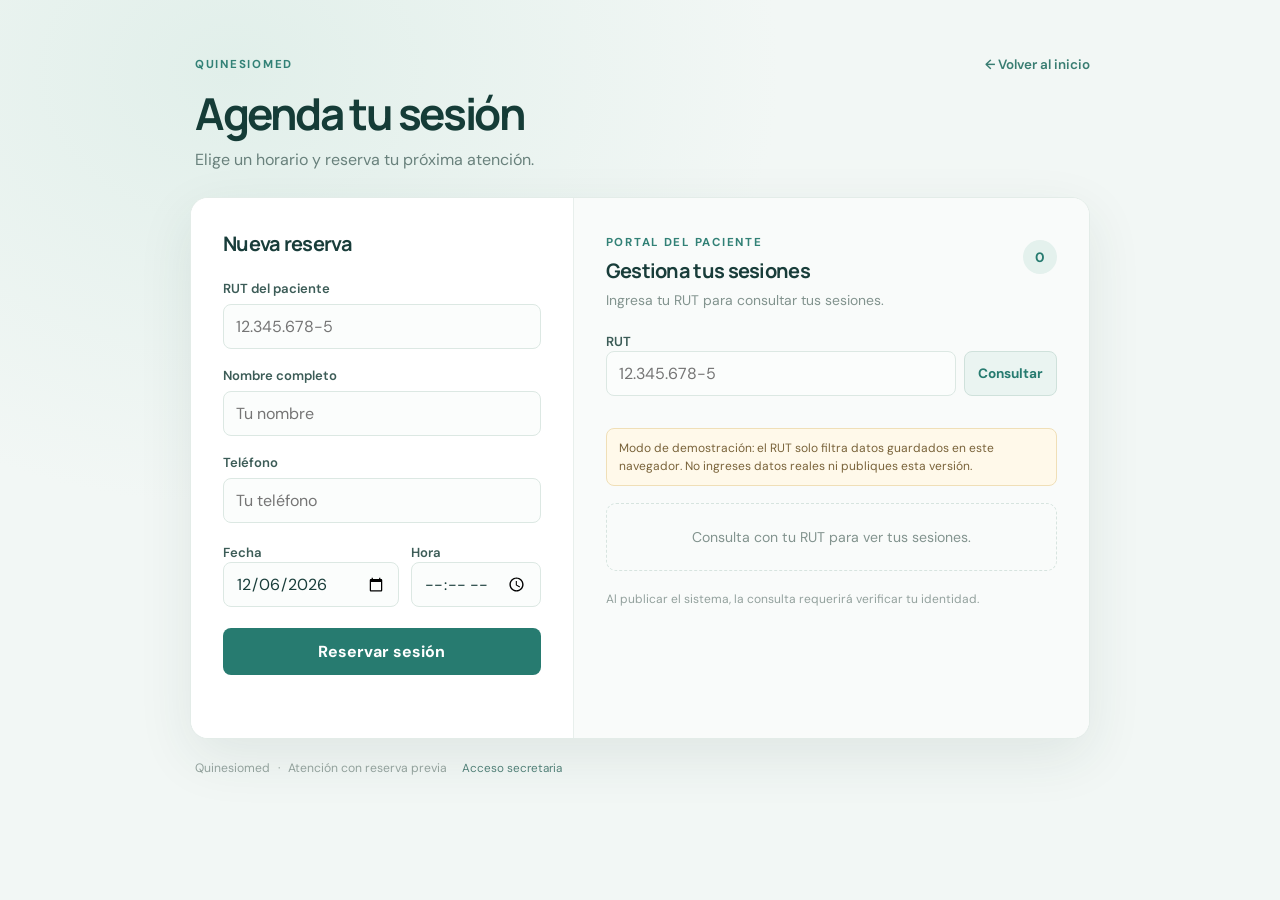
==== agenda.html @ bdcf465f "Add files via upload" ====
<!DOCTYPE html>
<html lang="es">
<head>
    <meta charset="UTF-8">
    <meta name="viewport" content="width=device-width, initial-scale=1.0">
    <meta name="theme-color" content="#f4f8f7">
    <title>Agendar una sesión | Quinesiomed</title>
    <link rel="stylesheet" href="styles.css">
</head>
<body>
    <main class="contenedor">
        <header class="encabezado">
            <div class="encabezado-superior">
                <span class="marca">QUINESIOMED</span>
                <a class="volver-inicio" href="./index.Html">← Volver al inicio</a>
            </div>
            <h1>Agenda tu sesión</h1>
            <p>Elige un horario y reserva tu próxima atención.</p>
        </header>

        <section class="panel-agenda" aria-label="Agendar una sesión">
            <form id="formulario-reserva" class="formulario">
                <h2>Nueva reserva</h2>
                <label for="rut-reserva">RUT del paciente</label>
                <input id="rut-reserva" name="rut" type="text" inputmode="text" autocomplete="off" placeholder="12.345.678-5" required maxlength="12" aria-describedby="aviso-demo">

                <label for="nombre">Nombre completo</label>
                <input id="nombre" name="nombre" type="text" autocomplete="name" placeholder="Tu nombre" required maxlength="80">

                <label for="telefono">Teléfono</label>
                <input id="telefono" name="telefono" type="tel" autocomplete="tel" placeholder="Tu teléfono" required maxlength="30">

                <div class="campos-horario">
                    <div>
                        <label for="fecha">Fecha</label>
                        <input id="fecha" name="fecha" type="date" required>
                    </div>
                    <div>
                        <label for="hora">Hora</label>
                        <input id="hora" name="hora" type="time" required>
                    </div>
                </div>

                <button class="boton-reservar" type="submit">Reservar sesión</button>
                <p id="mensaje" class="mensaje" role="status" aria-live="polite"></p>
            </form>

            <section class="agenda" aria-labelledby="titulo-agenda">
                <div class="agenda-titulo">
                    <div>
                        <span class="sobretitulo">PORTAL DEL PACIENTE</span>
                        <h2 id="titulo-agenda">Gestiona tus sesiones</h2>
                    </div>
                    <span id="contador" class="contador">0</span>
                </div>
                <p class="ayuda-agenda">Ingresa tu RUT para consultar tus sesiones.</p>
                <form id="formulario-usuario" class="formulario-usuario">
                    <label for="rut-usuario">RUT</label>
                    <div class="busqueda-usuario">
                        <input id="rut-usuario" name="rut" type="text" inputmode="text" autocomplete="off" placeholder="12.345.678-5" required maxlength="12">
                        <button type="submit" id="boton-consultar">Consultar</button>
                    </div>
                    <div id="grupo-codigo" class="grupo-codigo" hidden>
                        <label for="codigo-verificacion">Código de verificación</label>
                        <input id="codigo-verificacion" name="codigo" type="text" inputmode="numeric" autocomplete="one-time-code" placeholder="Código enviado a tu contacto registrado" maxlength="8">
                    </div>
                </form>
                <p id="aviso-demo" class="aviso-demo">Modo de demostración: el RUT solo filtra datos guardados en este navegador. No ingreses datos reales ni publiques esta versión.</p>
                <ul id="lista-reservas" class="lista-reservas"></ul>
                <p id="estado-vacio" class="estado-vacio">Consulta con tu RUT para ver tus sesiones.</p>
                <p class="nota-privacidad">Al publicar el sistema, la consulta requerirá verificar tu identidad.</p>
            </section>
        </section>
        <footer>Quinesiomed <span aria-hidden="true">·</span> Atención con reserva previa <a class="acceso-secretaria" href="./secretaria.html">Acceso secretaria</a></footer>
    </main>
    <script src="app.js"></script>
</body>
</html>
---- styles.css ----
@import url('https://fonts.googleapis.com/css2?family=DM+Sans:wght@400;500;600;700&family=Manrope:wght@500;600;700;800&display=swap');

:root {
    font-family: 'DM Sans', Arial, sans-serif;
    color: #193d3a;
    background: #f2f7f5;
    font-synthesis: none;
    text-rendering: optimizeLegibility;
}

.logo-inicio img {
    width: 52px;
    height: 52px;
    object-fit: contain;
    flex: 0 0 52px;
}

* { box-sizing: border-box; }

body {
    min-width: 320px;
    min-height: 100vh;
    margin: 0;
    padding: 56px 22px 28px;
    background: radial-gradient(ellipse at 18% 8%, #e1efea 0, transparent 37%), #f2f7f5;
}

.contenedor { width: min(900px, 100%); margin: 0 auto; }
.encabezado { margin: 0 0 27px 5px; }
.encabezado-superior { display: flex; align-items: center; justify-content: space-between; gap: 16px; }
.volver-inicio { color: #397d72; font-size: .84rem; font-weight: 600; text-decoration: none; }
.volver-inicio:hover { color: #205e55; text-decoration: underline; }
.volver-inicio:focus-visible { border-radius: 3px; outline: 3px solid #9bc9bf; outline-offset: 4px; }
.marca, .sobretitulo { color: #328176; font-size: .72rem; font-weight: 700; letter-spacing: .15em; }
h1, h2, p { margin-top: 0; }
h1, h2 { font-family: 'Manrope', 'DM Sans', sans-serif; }
h1 { margin: 10px 0 6px; color: #153c37; font-size: clamp(2rem, 5vw, 2.75rem); letter-spacing: -.055em; }
.encabezado p { margin: 0; color: #69817c; font-size: 1rem; }

.panel-agenda {
    display: grid;
    grid-template-columns: minmax(270px, .85fr) minmax(330px, 1.15fr);
    overflow: hidden;
    border: 1px solid #e3ece8;
    border-radius: 18px;
    background: #fff;
    box-shadow: 0 18px 55px rgba(28, 67, 59, .09);
}

.formulario { display: flex; flex-direction: column; padding: 32px; background: #fff; }
.formulario h2, .agenda h2 { margin-bottom: 23px; font-size: 1.25rem; letter-spacing: -.035em; }
label { margin: 0 0 7px; color: #3c5c57; font-size: .82rem; font-weight: 600; }
input {
    width: 100%;
    min-height: 45px;
    margin: 0 0 18px;
    padding: 10px 12px;
    border: 1px solid #dce8e3;
    border-radius: 8px;
    outline: none;
    background: #fbfdfc;
    color: #193d3a;
    font: inherit;
    transition: border-color .15s, box-shadow .15s;
}
input:focus { border-color: #4a9b8d; box-shadow: 0 0 0 3px rgba(74, 155, 141, .14); }
.campos-horario { display: grid; grid-template-columns: 1.15fr .85fr; gap: 12px; }
.boton-reservar {
    min-height: 47px;
    margin-top: 3px;
    border: 0;
    border-radius: 8px;
    background: #277b70;
    color: #fff;
    font: inherit;
    font-weight: 700;
    cursor: pointer;
    transition: background .15s, transform .15s;
}
.boton-reservar:hover { transform: translateY(-1px); background: #1e665d; }
.boton-reservar:disabled { transform: none; opacity: .65; cursor: wait; }
.boton-reservar:focus-visible { outline: 3px solid #8bc6bc; outline-offset: 3px; }
.mensaje { min-height: 20px; margin: 11px 0 0; color: #a44a39; font-size: .83rem; }
.mensaje.exito { color: #277b70; }

.agenda { min-height: 440px; padding: 32px; border-left: 1px solid #e8efec; background: #f9fbfa; }
.agenda-titulo { display: flex; align-items: center; justify-content: space-between; gap: 16px; }
.agenda-titulo h2 { margin: 6px 0 0; }
.contador { display: grid; width: 34px; height: 34px; place-items: center; border-radius: 50%; background: #e4f1ed; color: #277b70; font-size: .85rem; font-weight: 700; }
.ayuda-agenda { margin: 7px 0 21px; color: #82938e; font-size: .87rem; }
.formulario-usuario { margin: 0 0 14px; }
.busqueda-usuario { display: flex; align-items: flex-start; gap: 8px; }
.busqueda-usuario input { min-width: 0; flex: 1; }
.busqueda-usuario button { min-height: 45px; padding: 0 13px; border: 1px solid #cfe1db; border-radius: 8px; background: #eaf4f1; color: #277b70; font: inherit; font-size: .85rem; font-weight: 700; cursor: pointer; }
.busqueda-usuario button:hover { background: #dceee8; }
.busqueda-usuario button:disabled { opacity: .65; cursor: wait; }
.grupo-codigo[hidden] { display: none; }
.aviso-demo { margin: 2px 0 17px; padding: 10px 12px; border: 1px solid #f0dfb7; border-radius: 8px; background: #fff9ea; color: #79633a; font-size: .75rem; line-height: 1.5; }
.lista-reservas { display: grid; gap: 10px; margin: 0; padding: 0; list-style: none; }
.reserva { display: flex; align-items: center; gap: 13px; padding: 14px; border: 1px solid #e4ece8; border-radius: 10px; background: white; }
.fecha-reserva { display: grid; flex: 0 0 50px; min-height: 52px; align-content: center; justify-items: center; border-radius: 8px; background: #eaf4f1; color: #277b70; }
.fecha-reserva strong { font-family: 'Manrope', sans-serif; font-size: 1.15rem; line-height: 1.1; }
.fecha-reserva span { margin-top: 3px; font-size: .61rem; font-weight: 700; letter-spacing: .06em; text-transform: uppercase; }
.detalle-reserva { min-width: 0; flex: 1; }
.detalle-reserva strong { display: block; overflow: hidden; color: #254743; font-size: .9rem; text-overflow: ellipsis; white-space: nowrap; }
.detalle-reserva span { display: block; margin-top: 4px; color: #798c87; font-size: .79rem; }
.quitar-reserva { align-self: center; padding: 7px; border: 0; background: transparent; color: #91a09c; font: inherit; font-size: .76rem; cursor: pointer; }
.quitar-reserva:hover { color: #a44a39; }
.estado-vacio { margin: 0; padding: 24px 12px; border: 1px dashed #d7e4df; border-radius: 10px; color: #82938e; font-size: .88rem; text-align: center; }
.nota-privacidad { margin: 20px 0 0; color: #93a19d; font-size: .75rem; }
footer { margin: 21px 0 0 5px; color: #92a19c; font-size: .76rem; }
footer span { padding: 0 5px; }

@media (max-width: 680px) {
    body { padding: 34px 16px 24px; }
    .panel-agenda { grid-template-columns: 1fr; }
    .formulario, .agenda { padding: 25px 22px; }
    .agenda { min-height: 0; border-top: 1px solid #e8efec; border-left: 0; }
}

/*
 * Página de entrada (index.Html).
 * Los nombres de clase de esta sección comienzan con "inicio" o describen una parte de la portada.
 * Para personalizarla, empieza por los colores de fondo/texto, anchos, espacios y tamaños de letra.
 * El resto de estilos de este archivo corresponde a la página de agenda.
 */
/* Contenedor global de la portada: 6.5% crea márgenes laterales amplios en pantallas grandes. */
body.inicio { min-height: 100vh; padding: 0 6.5%; background: #f5f8f6; color: #183b36; }
/* Barra superior con el logo a la izquierda y el menú a la derecha. min-height controla su altura. */
.barra-inicio { display: flex; min-height: 88px; align-items: center; justify-content: space-between; border-bottom: 1px solid #e4ece8; }
/* Marca de texto y pequeño símbolo; cambia aquí el tamaño, tipografía y color del logo. */
.logo-inicio { display: inline-flex; align-items: center; gap: 10px; color: #214a43; font-family: 'Manrope', sans-serif; font-size: 1rem; font-weight: 800; letter-spacing: -.04em; text-decoration: none; }
.logo-simbolo { display: grid; width: 29px; height: 29px; place-items: center; border-radius: 10px 10px 10px 3px; background: #277b70; color: white; font-size: 1.1rem; font-style: italic; }
/* Distribución y apariencia de los enlaces del menú. */
.nav-inicio { display: flex; align-items: center; gap: clamp(18px, 3.3vw, 46px); }
.nav-inicio a, .enlace-secundario { color: #58726c; font-size: .86rem; font-weight: 600; text-decoration: none; }
.nav-inicio a:hover, .enlace-secundario:hover { color: #277b70; }
.nav-inicio .nav-agenda { padding: 12px 17px; border: 1px solid #cddfd8; border-radius: 7px; color: #277b70; }
.nav-agenda span { margin-left: 8px; }
/* Primera franja: texto y llamada a reservar a la izquierda, ilustración a la derecha. */
.hero-inicio { position: relative; display: grid; min-height: 500px; grid-template-columns: 1fr .92fr; align-items: center; gap: 5%; overflow: hidden; padding: 56px 0 66px; }
.hero-texto { position: relative; z-index: 1; max-width: 530px; }
/* Etiqueta pequeña sobre el titular y punto verde decorativo. */
.etiqueta-inicio { display: inline-flex; align-items: center; gap: 9px; color: #528078; font-size: .68rem; font-weight: 700; letter-spacing: .15em; }
.punto-verde { width: 7px; height: 7px; border-radius: 50%; background: #6dad94; box-shadow: 0 0 0 4px #e4f0e9; }
/* Titular principal. clamp(min, adaptable, max) hace que crezca con la pantalla sin exceder el máximo. */
.hero-inicio h1 { margin: 23px 0 18px; color: #183b36; font-size: clamp(3.3rem, 6.8vw, 5.7rem); font-weight: 600; line-height: 1.01; letter-spacing: -.075em; }
.hero-inicio h1 em { color: #398b7d; font-style: normal; }
.hero-texto > p { max-width: 440px; margin: 0; color: #6e827d; font-size: 1rem; line-height: 1.8; }
/* Grupo de botones del titular y estilo del botón principal. */
.acciones-hero { display: flex; align-items: center; gap: 25px; margin-top: 29px; }
.boton-inicio { display: inline-flex; min-height: 49px; align-items: center; justify-content: center; gap: 18px; padding: 0 19px; border-radius: 7px; background: #277b70; color: white; font-size: .86rem; font-weight: 700; text-decoration: none; transition: background .15s, transform .15s; }
.boton-inicio:hover { transform: translateY(-1px); background: #1e665d; }
/* Ilustración abstracta dibujada con CSS: el fondo, el tamaño y la forma exterior están aquí. */
.hero-visual { position: relative; display: grid; width: min(100%, 440px); aspect-ratio: 1 / .91; place-items: center; justify-self: end; overflow: hidden; border-radius: 49% 51% 47% 53% / 48% 43% 57% 52%; background: linear-gradient(145deg, #dfede7, #c8e1d8 55%, #b7d5ca); }
/* Aros decorativos detrás de la figura; ::before y ::after agregan círculos sin añadir HTML. */
.hero-visual::before, .hero-visual::after { position: absolute; width: 75%; height: 75%; border: 1px solid rgba(255,255,255,.5); border-radius: 50%; content: ''; }
.hero-visual::after { width: 55%; height: 55%; }
/* Las dos elipses cruzadas forman los arcos de movimiento. */
.arco { position: absolute; width: 53%; height: 120%; border: 1px solid rgba(255,255,255,.47); border-radius: 50%; transform: rotate(35deg); }
.arco-dos { transform: rotate(-35deg); }
/* Figura central construida con formas y pseudo-elementos; cambia estos colores para variar el dibujo. */
.figura-central { position: relative; z-index: 1; width: 120px; height: 220px; border-radius: 48% 48% 42% 42%; background: linear-gradient(140deg, #70a995, #438a79 65%, #367765); transform: rotate(22deg); box-shadow: 28px 22px 0 -10px rgba(52,115,96,.18); }
.figura-central::before { position: absolute; top: -49px; left: 39px; width: 53px; height: 53px; border-radius: 50%; background: #548f7d; content: ''; }
.figura-central::after { position: absolute; right: -44px; bottom: 8px; width: 135px; height: 32px; border-radius: 50%; background: #438473; content: ''; transform: rotate(-34deg); }
.figura-central span { position: absolute; top: 20px; left: -47px; width: 128px; height: 31px; border-radius: 50%; background: #78ac98; transform: rotate(-45deg); }
/* Pequeña tarjeta superpuesta sobre la ilustración; right y bottom cambian su ubicación. */
.tarjeta-flotante { position: absolute; z-index: 2; right: 3%; bottom: 15%; display: flex; align-items: center; gap: 11px; padding: 13px 16px; border: 1px solid rgba(255,255,255,.72); border-radius: 11px; background: rgba(255,255,255,.85); color: #365e55; font-size: .77rem; font-weight: 700; line-height: 1.45; box-shadow: 0 12px 30px rgba(31,76,62,.1); backdrop-filter: blur(8px); }
.mini-icono { display: grid; width: 33px; height: 33px; place-items: center; border-radius: 50%; background: #e5f0eb; color: #448c7e; font-size: 1.15rem; }
.visual-texto { position: absolute; bottom: 7%; color: #598c7e; font-size: .55rem; font-weight: 700; letter-spacing: .16em; }
.hero-decoracion { position: absolute; top: 10%; right: 36%; color: #b5d6c9; font-size: 2rem; }
/* Franja de presentación del centro: título, párrafo y enlace redondo. */
.bloque-centro { display: grid; grid-template-columns: .95fr 1.2fr 48px; align-items: center; gap: 6%; padding: 39px 0 43px; border-top: 1px solid #e1eae5; border-bottom: 1px solid #e1eae5; }
.bloque-centro h2, .seccion-futuro h2, .cierre-inicio h2 { margin: 10px 0 0; color: #21453e; font-family: 'Manrope', sans-serif; font-size: clamp(1.55rem, 3vw, 2.15rem); line-height: 1.2; letter-spacing: -.055em; }
.bloque-centro > p { max-width: 460px; margin: 0; color: #6e827d; font-size: .9rem; line-height: 1.8; }
.flecha-redonda { display: grid; width: 43px; height: 43px; place-items: center; border: 1px solid #c9dbd3; border-radius: 50%; color: #398b7d; font-size: 1.1rem; text-decoration: none; }
/* Sección que luego puede contener perfiles y terapias reales. */
.seccion-futuro { padding: 65px 0 69px; }
.seccion-cabecera { display: flex; align-items: end; justify-content: space-between; margin-bottom: 23px; }
.proximamente { padding: 8px 11px; border-radius: 5px; background: #e8f1ed; color: #668078; font-size: .61rem; font-weight: 700; letter-spacing: .12em; }
/* Dos tarjetas lado a lado en escritorio; el segundo diseño adaptable las apila en móvil. */
.tarjetas-futuro { display: grid; grid-template-columns: repeat(2, 1fr); gap: 15px; }
.tarjeta-futuro { display: grid; min-height: 145px; grid-template-columns: 47px 1fr 25px; align-items: start; gap: 17px; padding: 24px; border: 1px solid #e2ebe6; border-radius: 11px; background: #fff; }
.icono-futuro { display: grid; width: 43px; height: 43px; place-items: center; border-radius: 12px; background: #eaf3ef; color: #478b7c; font-size: 1.5rem; }
.icono-terapia { background: #f1eee5; color: #998655; }
.tarjeta-futuro h3 { margin: 2px 0 8px; color: #34574f; font-family: 'Manrope', sans-serif; font-size: 1rem; letter-spacing: -.025em; }
.tarjeta-futuro p { max-width: 330px; margin: 0; color: #83938e; font-size: .81rem; line-height: 1.65; }
.numero-tarjeta { justify-self: end; color: #a4b4ae; font-size: .7rem; }
/* Llamada final a reservar y pie de página. */
.cierre-inicio { display: flex; align-items: center; justify-content: space-between; gap: 20px; padding: 28px 34px; border-radius: 12px; background: #e6f0eb; }
.cierre-inicio h2 { font-size: clamp(1.4rem, 3vw, 1.9rem); }
.boton-claro { background: #fff; color: #277b70; }
.boton-claro:hover { background: #f8fcfa; }
.pie-inicio { display: flex; min-height: 87px; align-items: center; justify-content: space-between; gap: 20px; color: #91a19b; font-size: .74rem; }

/* Adaptación para pantallas medianas y móviles: el hero pasa a una columna y las tarjetas se apilan. */
@media (max-width: 760px) {
    body.inicio { padding: 0 5%; }
    .barra-inicio { min-height: 73px; }
    .nav-inicio { gap: 15px; }
    .nav-inicio > a:not(.nav-agenda) { display: none; }
    .hero-inicio { min-height: 0; grid-template-columns: 1fr; gap: 34px; padding: 56px 0 45px; }
    .hero-visual { width: min(82%, 370px); justify-self: center; }
    .hero-decoracion { top: 5%; right: 15%; }
    .bloque-centro { grid-template-columns: 1fr 42px; gap: 15px 25px; }
    .bloque-centro > p { grid-column: 1; grid-row: 2; }
    .flecha-redonda { grid-column: 2; grid-row: 1 / span 2; }
    .seccion-futuro { padding: 48px 0; }
    .tarjetas-futuro { grid-template-columns: 1fr; }
}

/* Ajustes más compactos para teléfonos pequeños. */
@media (max-width: 480px) {
    .logo-inicio { font-size: .93rem; }
    .nav-inicio .nav-agenda { padding: 10px 11px; font-size: .76rem; }
    .hero-inicio h1 { font-size: 3.3rem; }
    .acciones-hero { align-items: flex-start; flex-direction: column; gap: 16px; }
    .tarjeta-futuro { grid-template-columns: 39px 1fr 19px; gap: 11px; padding: 18px 15px; }
    .icono-futuro { width: 38px; height: 38px; }
    .cierre-inicio { align-items: flex-start; flex-direction: column; padding: 24px; }
    .pie-inicio { align-items: flex-start; flex-direction: column; justify-content: center; gap: 9px; padding: 18px 0; }
}

/* Panel de secretaria: acceso, filtros, resumen de citas y acciones de recordatorio. */
.cuerpo-secretaria { min-height: 100vh; padding: 28px 22px 44px; background: radial-gradient(ellipse at 18% 8%, #e1efea 0, transparent 37%), #f2f7f5; }
.panel-secretaria { width: min(1040px, 100%); margin: 0 auto; }
.cabecera-secretaria { display: flex; min-height: 58px; align-items: center; justify-content: space-between; gap: 20px; margin-bottom: 48px; }
.tarjeta-acceso { width: min(460px, 100%); margin: 7vh auto 0; padding: clamp(25px, 6vw, 42px); border: 1px solid #e3ece8; border-radius: 18px; background: #fff; box-shadow: 0 18px 55px rgba(28,67,59,.09); }
.tarjeta-acceso h1, .encabezado-panel h1 { margin: 9px 0 10px; color: #153c37; font-family: 'Manrope', sans-serif; font-size: clamp(1.8rem, 5vw, 2.5rem); letter-spacing: -.055em; }
.tarjeta-acceso > p:not(.aviso-panel-demo) { color: #71847f; font-size: .92rem; line-height: 1.65; }
.formulario-secretaria { display: flex; flex-direction: column; margin-top: 26px; }
.formulario-secretaria input { margin-bottom: 18px; }
.formulario-secretaria .boton-inicio { align-self: flex-start; border: 0; cursor: pointer; font-family: inherit; }
.mensaje-panel { min-height: 20px; margin: 12px 0 0; color: #a44a39; font-size: .84rem; }
.aviso-panel-demo { margin: 23px 0 0; padding: 12px 14px; border: 1px solid #f0dfb7; border-radius: 8px; background: #fff9ea; color: #79633a; font-size: .75rem; line-height: 1.55; }
.vista-agenda-secretaria { padding: 0 0 25px; }
.encabezado-panel { display: flex; align-items: flex-start; justify-content: space-between; gap: 20px; margin-bottom: 25px; }
.encabezado-panel p { margin: 0; color: #71847f; font-size: .93rem; }
.boton-salir { min-height: 42px; padding: 0 15px; border: 1px solid #cddfd8; border-radius: 8px; background: #fff; color: #397d72; font: inherit; font-size: .83rem; font-weight: 700; cursor: pointer; }
.boton-salir:hover { background: #eaf4f1; }
.resumen-sesiones { display: grid; grid-template-columns: repeat(3, 1fr); gap: 14px; margin-bottom: 20px; }
.resumen-sesiones article { display: flex; min-height: 91px; align-items: center; justify-content: space-between; gap: 12px; padding: 18px 21px; border: 1px solid #e3ece8; border-radius: 11px; background: #fff; }
.resumen-sesiones article span { color: #71847f; font-size: .85rem; }
.resumen-sesiones article strong { color: #277b70; font-family: 'Manrope', sans-serif; font-size: 1.65rem; }
.controles-sesiones { display: grid; grid-template-columns: 1fr minmax(260px, .65fr); gap: 14px; margin-bottom: 16px; padding: 18px; border: 1px solid #e3ece8; border-radius: 11px; background: #fff; }
.busqueda-panel, .filtro-panel { display: flex; flex-direction: column; gap: 7px; color: #3c5c57; font-size: .78rem; font-weight: 700; }
.busqueda-panel input, .filtro-panel select { min-height: 43px; margin: 0; }
.filtro-panel select { padding: 8px 11px; border: 1px solid #dce8e3; border-radius: 8px; background: #fbfdfc; color: #193d3a; font: inherit; font-size: .83rem; }
.estado-panel { min-height: 20px; margin: 0 0 12px; color: #82938e; font-size: .82rem; }
.lista-sesiones-secretaria { display: grid; gap: 12px; margin: 0; padding: 0; list-style: none; }
.sesion-secretaria { display: grid; grid-template-columns: 58px minmax(0, 1fr) auto; align-items: center; gap: 16px; padding: 17px; border: 1px solid #e3ece8; border-radius: 11px; background: #fff; }
.fecha-panel { display: grid; min-height: 58px; align-content: center; justify-items: center; border-radius: 9px; background: #eaf4f1; color: #277b70; }
.fecha-panel strong { font-family: 'Manrope', sans-serif; font-size: 1.25rem; line-height: 1.1; }
.fecha-panel span { margin-top: 3px; font-size: .64rem; font-weight: 700; letter-spacing: .07em; text-transform: uppercase; }
.detalle-panel { min-width: 0; }
.detalle-panel strong { display: block; overflow-wrap: anywhere; color: #254743; font-size: .96rem; }
.detalle-panel span { display: block; margin-top: 5px; color: #798c87; font-size: .8rem; }
.acciones-panel { display: flex; flex-direction: column; align-items: stretch; gap: 7px; }
.boton-whatsapp, .boton-marca { display: inline-flex; min-height: 38px; align-items: center; justify-content: center; padding: 0 12px; border: 1px solid #cddfd8; border-radius: 7px; background: #fff; color: #397d72; font: inherit; font-size: .75rem; font-weight: 700; text-align: center; text-decoration: none; cursor: pointer; }
.boton-whatsapp { border-color: #277b70; background: #277b70; color: #fff; }
.boton-whatsapp:hover { background: #1e665d; }
.boton-marca:hover { background: #eaf4f1; }
.boton-marca.enviado { border-color: #cde5d7; background: #edf7f0; color: #427a57; }
.sin-sesiones { margin: 0; padding: 35px 15px; border: 1px dashed #d7e4df; border-radius: 10px; color: #82938e; font-size: .9rem; text-align: center; }
.pie-panel { display: flex; justify-content: space-between; gap: 16px; margin-top: 23px; color: #879791; font-size: .75rem; }
.pie-panel a, .acceso-secretaria { color: #528078; text-decoration: none; }
.pie-panel a:hover, .acceso-secretaria:hover { text-decoration: underline; }
.acceso-secretaria { margin-left: 12px; font-size: .73rem; }
[hidden] { display: none !important; }

@media (max-width: 700px) {
    .cuerpo-secretaria { padding: 22px 16px 34px; }
    .cabecera-secretaria { align-items: flex-start; flex-direction: column; gap: 12px; margin-bottom: 27px; }
    .encabezado-panel { flex-direction: column; }
    .boton-salir { align-self: flex-start; }
    .controles-sesiones { grid-template-columns: 1fr; }
    .sesion-secretaria { grid-template-columns: 48px minmax(0, 1fr); gap: 12px; }
    .acciones-panel { grid-column: 1 / -1; flex-direction: row; }
    .acciones-panel > * { flex: 1; }
    .resumen-sesiones { gap: 8px; }
    .resumen-sesiones article { min-height: 78px; flex-direction: column; align-items: flex-start; justify-content: center; padding: 12px; }
    .resumen-sesiones article span { font-size: .72rem; }
    .resumen-sesiones article strong { font-size: 1.35rem; }
    .pie-panel { flex-direction: column; }
}
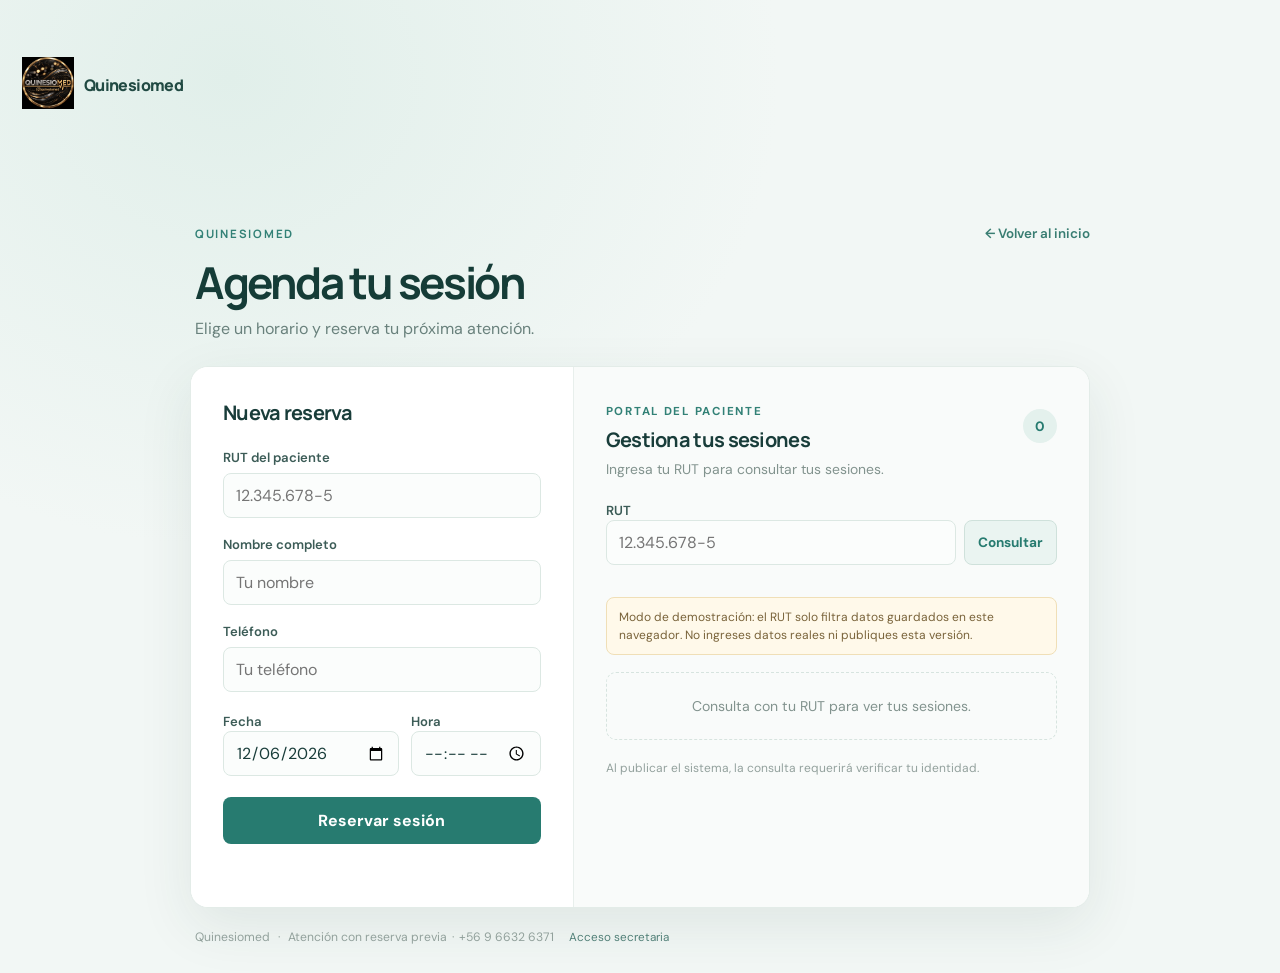
==== commit 314a9c1f: "Primera actualización del sitio" ====
--- a/agenda.html
+++ b/agenda.html
@@ -1,6 +1,12 @@
 <!DOCTYPE html>
 <html lang="es">
 <head>
+    <header class="cabecera-secretaria">
+            <a class="logo-inicio" href="./index.Html" aria-label="Volver a Quinesiomed">
+                <span class="logo-imagen" aria-hidden="true">
+                    <img class="imagen-logo" src="logo.jpg" alt="Logo de Quinesiomed">
+                </span><span>Quinesiomed</span>
+        </header>
     <meta charset="UTF-8">
     <meta name="viewport" content="width=device-width, initial-scale=1.0">
     <meta name="theme-color" content="#f4f8f7">
@@ -71,7 +77,7 @@
                 <p class="nota-privacidad">Al publicar el sistema, la consulta requerirá verificar tu identidad.</p>
             </section>
         </section>
-        <footer>Quinesiomed <span aria-hidden="true">·</span> Atención con reserva previa <a class="acceso-secretaria" href="./secretaria.html">Acceso secretaria</a></footer>
+        <footer>Quinesiomed <span aria-hidden="true">·</span> Atención con reserva previa<span aria-hidden="true">·</span>+56 9 6632 6371 <a class="acceso-secretaria" href="./secretaria.html">Acceso secretaria</a></footer>
     </main>
     <script src="app.js"></script>
 </body>
--- a/styles.css
+++ b/styles.css
@@ -202,12 +202,14 @@
     .hero-inicio { min-height: 0; grid-template-columns: 1fr; gap: 34px; padding: 56px 0 45px; }
     .hero-visual { width: min(82%, 370px); justify-self: center; }
     .hero-decoracion { top: 5%; right: 15%; }
-    .bloque-centro { grid-template-columns: 1fr 42px; gap: 15px 25px; }
+    .bloque-centro {grid-template-columns: minmax(0, 1fr);
+        gap: 16px;
+        padding: 30px 0;
+    } }
     .bloque-centro > p { grid-column: 1; grid-row: 2; }
-    .flecha-redonda { grid-column: 2; grid-row: 1 / span 2; }
     .seccion-futuro { padding: 48px 0; }
     .tarjetas-futuro { grid-template-columns: 1fr; }
-}
+
 
 /* Ajustes más compactos para teléfonos pequeños. */
 @media (max-width: 480px) {
@@ -283,3 +285,237 @@
     .resumen-sesiones article strong { font-size: 1.35rem; }
     .pie-panel { flex-direction: column; }
 }
+
+/* Imagen principal: el marco recorta solo la fotografía y deja la tarjeta libre por fuera. */
+.hero-inicio { overflow: visible; }
+.hero-imagen-contenedor {
+    position: relative;
+    width: min(100%, 440px);
+    aspect-ratio: 1 / .91;
+    justify-self: end;
+    overflow: visible;
+}
+.hero-imagen-contenedor .hero-visual {
+    position: absolute;
+    inset: 0;
+    width: 100%;
+    height: 100%;
+    aspect-ratio: auto;
+    justify-self: auto;
+    overflow: hidden;
+}
+.hero-imagen-contenedor .imagen-banner {
+    position: absolute;
+    inset: 0;
+    z-index: 1;
+    display: block;
+    width: 100%;
+    height: 100%;
+    object-fit: cover;
+    object-position: center 35%;
+}
+.hero-imagen-contenedor .tarjeta-flotante {
+    z-index: 3;
+    right: -16px;
+    bottom: 15%;
+}
+
+/* Foto de profesional: se muestra debajo de su nombre y descripción, sin desbordarse. */
+.tarjetas-profesionales { grid-template-columns: minmax(0, 1fr); }
+.tarjeta-profesional {
+    position: relative;
+    grid-template-columns: minmax(0, 1fr);
+    gap: 17px;
+    overflow: hidden;
+}
+.contenido-profesional { display: flex; align-items: flex-start; gap: 15px; padding-right: 44px; }
+.contenido-profesional > div { min-width: 0; }
+.imagen-tarjeta {
+    display: block;
+    width: 100%;
+    height: clamp(230px, 38vw, 390px);
+    grid-column: 1 / -1;
+    border-radius: 9px;
+    object-fit: cover;
+    object-position: center 30%;
+}
+.tarjeta-profesional .numero-tarjeta { position: absolute; top: 26px; right: 24px; }
+
+/* Carrusel de terapias: tarjetas en una fila que se desplaza horizontalmente con ratón o gesto táctil. */
+.tarjetas-terapia-scroll {
+    display: grid;
+    grid-auto-columns: minmax(260px, calc((100% - 30px) / 3));
+    grid-auto-flow: column;
+    gap: 15px;
+    overflow-x: auto;
+    overscroll-behavior-inline: contain;
+    padding: 2px 2px 14px;
+    scroll-snap-type: x mandatory;
+    scrollbar-color: #8cb9aa #e3ece8;
+    scrollbar-width: thin;
+}
+.tarjetas-terapia-scroll:focus-visible { border-radius: 10px; outline: 3px solid #9bc9bf; outline-offset: 3px; }
+.tarjeta-terapia {
+    display: flex;
+    min-height: 260px;
+    flex-direction: column;
+    align-items: flex-start;
+    padding: 24px;
+    border: 1px solid #e2ebe6;
+    border-radius: 13px;
+    background: #fff;
+    scroll-snap-align: start;
+}
+.numero-terapia { color: #528078; font-size: .65rem; font-weight: 700; letter-spacing: .13em; }
+.icono-terapia-card { display: grid; width: 45px; height: 45px; place-items: center; margin: 20px 0 17px; border-radius: 13px; background: #eaf3ef; color: #398b7d; font-size: 1.35rem; }
+.tarjeta-terapia h3 { margin: 0 0 9px; color: #34574f; font-family: 'Manrope', sans-serif; font-size: 1.08rem; letter-spacing: -.025em; }
+.tarjeta-terapia p { margin: 0; color: #83938e; font-size: .84rem; line-height: 1.7; }
+.ayuda-scroll { margin: 10px 0 0; color: #879791; font-size: .76rem; }
+
+@media (max-width: 760px) {
+    .hero-imagen-contenedor { width: min(82%, 370px); justify-self: center; }
+    .hero-imagen-contenedor .tarjeta-flotante { right: -8px; bottom: 12%; }
+    .tarjetas-terapia-scroll { grid-auto-columns: minmax(250px, 78%); }
+}
+
+@media (max-width: 480px) {
+    .tarjetas-terapia-scroll { grid-auto-columns: minmax(240px, 88%); gap: 11px; }
+    .tarjeta-terapia { min-height: 240px; padding: 20px; }
+}
+/* Mantiene la forma del espacio de la imagen y ordena sus capas. */
+.hero-visual {
+    position: relative;
+    isolation: isolate;
+    overflow: hidden;
+}
+
+/* La foto queda sobre los círculos decorativos. */
+.hero-visual::before,
+.hero-visual::after {
+    z-index: 0;
+}
+
+/* La foto ocupa el espacio del lado derecho. */
+.imagen-banner {
+    position: absolute;
+    inset: 0;
+    z-index: 1;
+    width: 100%;
+    height: 100%;
+    object-fit: cover;
+    object-position: center 35%;
+    border-radius: inherit;
+}
+
+/* La tarjeta y el texto quedan por encima de la foto. */
+.tarjeta-flotante,
+.visual-texto {
+    z-index: 2;
+}
+
+/* Sección que ayuda a elegir entre cliente y visitante nuevo. */
+.selector-audiencia {
+    padding: 20px 0 62px;
+}
+
+.selector-audiencia > h2 {
+    margin: 0 0 24px;
+    color: #183b36;
+    font-family: 'Manrope', sans-serif;
+    font-size: clamp(1.7rem, 3vw, 2.3rem);
+    text-align: center;
+}
+
+/* En pantallas grandes muestra las tarjetas una al lado de la otra. */
+.tarjetas-audiencia {
+    display: grid;
+    grid-template-columns: repeat(2, minmax(0, 1fr));
+    gap: 20px;
+}
+
+/* Estilo común de ambas tarjetas. */
+.tarjeta-audiencia {
+    display: flex;
+    min-height: 330px;
+    flex-direction: column;
+    align-items: center;
+    justify-content: center;
+    padding: 30px;
+    border: 2px solid #3bb4ce;
+    border-radius: 18px;
+    text-align: center;
+}
+
+.tarjeta-audiencia h3 {
+    margin: 8px 0;
+    font-family: 'Manrope', sans-serif;
+    font-size: clamp(1.2rem, 2vw, 1.7rem);
+}
+
+.tarjeta-audiencia p {
+    max-width: 390px;
+    margin: 0 0 22px;
+    line-height: 1.6;
+}
+
+.icono-audiencia {
+    margin-bottom: 10px;
+    color: #35b7d0;
+    font-size: 2.5rem;
+}
+
+/* La tarjeta para clientes usa el fondo oscuro de la referencia. */
+.tarjeta-cliente {
+    border-color: #12344d;
+    background: #12344d;
+    color: #fff;
+}
+
+/* La tarjeta para nuevos visitantes usa fondo claro y borde celeste. */
+.tarjeta-visitante {
+    background: #f8fbfc;
+    color: #193d3a;
+}
+
+/* Apariencia compartida de los botones. */
+.boton-audiencia {
+    display: block;
+    width: 100%;
+    max-width: 390px;
+    padding: 14px 18px;
+    border-radius: 30px;
+    color: #fff;
+    font-weight: 700;
+    text-align: center;
+    text-decoration: none;
+}
+
+.boton-cliente {
+    background: #d91ca6;
+}
+
+.boton-visitante {
+    background: #26abc6;
+}
+
+.boton-audiencia:hover {
+    filter: brightness(.94);
+}
+
+.enlace-audiencia {
+    margin-top: 15px;
+    color: inherit;
+    font-size: .88rem;
+}
+
+/* En celulares apila las opciones para que sean fáciles de tocar. */
+@media (max-width: 680px) {
+    .tarjetas-audiencia {
+        grid-template-columns: 1fr;
+    }
+
+    .tarjeta-audiencia {
+        min-height: 280px;
+        padding: 24px 18px;
+    }
+}
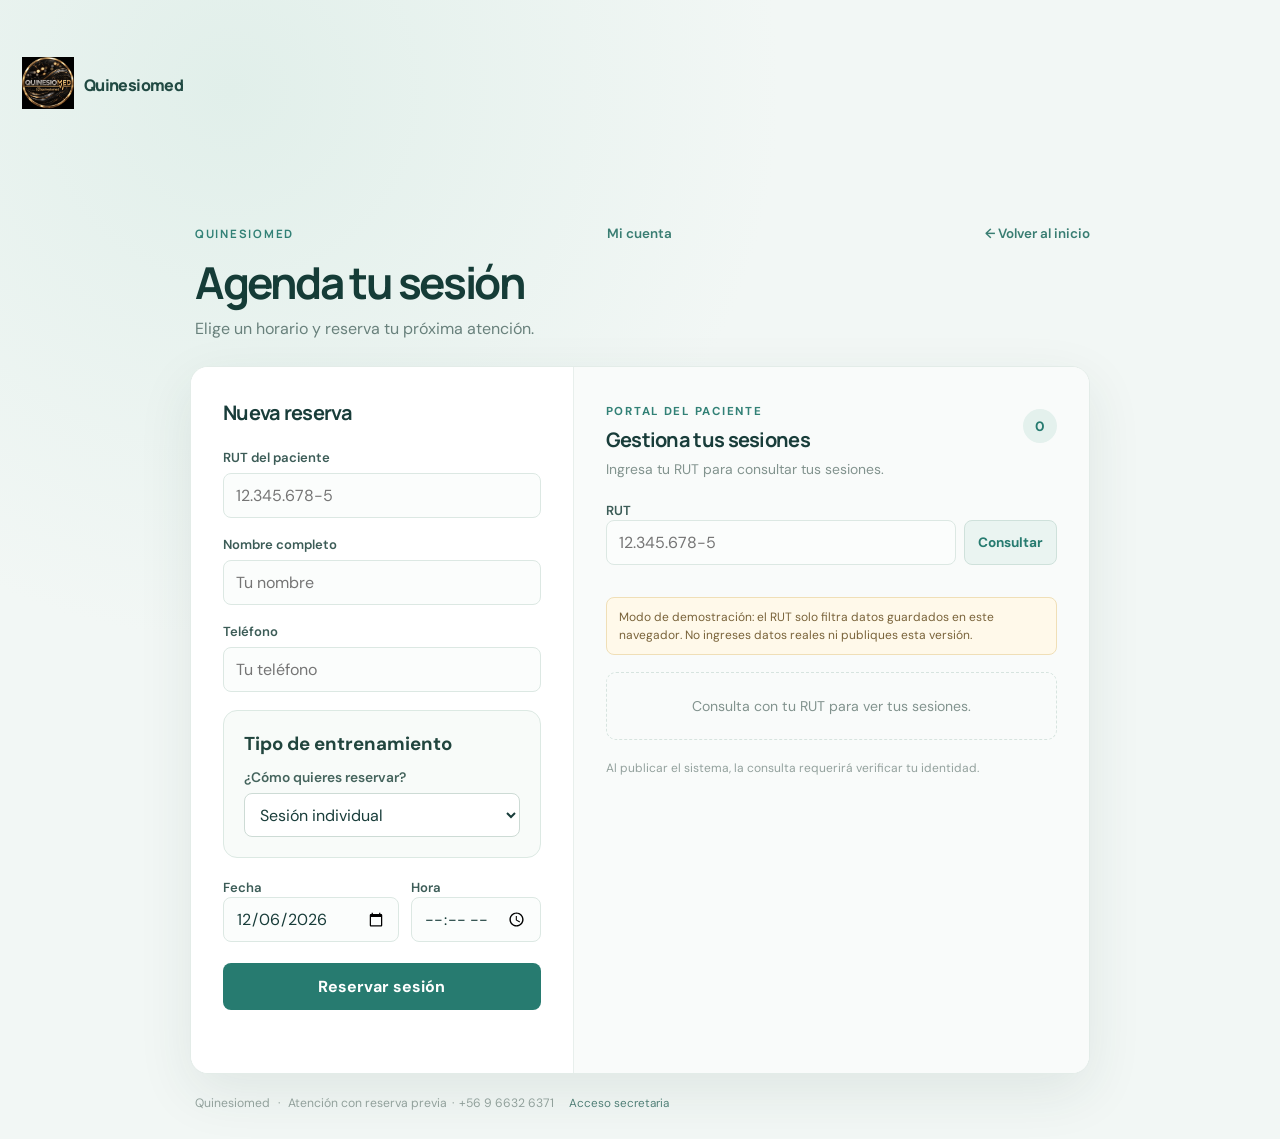
==== commit 9c521e2d: "Actualiza Del sitio n7" ====
--- a/agenda.html
+++ b/agenda.html
@@ -18,6 +18,7 @@
         <header class="encabezado">
             <div class="encabezado-superior">
                 <span class="marca">QUINESIOMED</span>
+                <a class="volver-inicio" href="./usuario.html">Mi cuenta</a>
                 <a class="volver-inicio" href="./index.Html">← Volver al inicio</a>
             </div>
             <h1>Agenda tu sesión</h1>
@@ -80,5 +81,6 @@
         <footer>Quinesiomed <span aria-hidden="true">·</span> Atención con reserva previa<span aria-hidden="true">·</span>+56 9 6632 6371 <a class="acceso-secretaria" href="./secretaria.html">Acceso secretaria</a></footer>
     </main>
     <script src="app.js"></script>
+    <script src="./grupo-horarios.js"></script>
 </body>
 </html>
--- a/styles.css
+++ b/styles.css
@@ -518,4 +518,44 @@
         min-height: 280px;
         padding: 24px 18px;
     }
-}+}
+/* En las tarjetas de terapias, las imágenes con precios se muestran completas. */
+.tarjeta-terapia .imagen-tarjeta {
+    width: 100%;
+    height: auto;
+    max-height: none;
+    object-fit: contain;
+    object-position: center;
+    margin-top: 14px;
+}
+
+.tarjeta-terapia {
+    height: auto;
+    min-height: 0;
+}
+/* Interfaz de configuración de planes y bloques de clases grupales. */
+.selector-clase-grupal, .gestion-horarios-grupales { padding: 20px; border: 1px solid #dce9e3; border-radius: 14px; background: #f8fbf9; }
+.selector-clase-grupal { margin: 0 0 18px; }
+.selector-clase-grupal h3, .gestion-horarios-grupales h2 { margin: 0 0 12px; color: #21453e; }
+.selector-clase-grupal label, .formulario-bloque-grupal label { display: grid; gap: 7px; color: #45645d; font-size: .86rem; font-weight: 600; }
+.selector-clase-grupal select, .formulario-bloque-grupal input, .formulario-bloque-grupal select { width: 100%; min-height: 44px; padding: 9px 11px; border: 1px solid #cddbd5; border-radius: 8px; background: #fff; color: #193d3a; font: inherit; }
+#opciones-grupales { display: grid; gap: 10px; margin-top: 14px; }
+.ayuda-grupal, .aviso-grupos-local { color: #71847f; font-size: .82rem; line-height: 1.6; }
+.gestion-horarios-grupales { margin: 22px 0; }
+.cabecera-grupos p, .gestion-horarios-grupales > p { max-width: 700px; color: #71847f; line-height: 1.6; }
+.formulario-bloque-grupal { display: grid; grid-template-columns: repeat(3, minmax(0, 1fr)); gap: 14px; margin: 18px 0 26px; }
+.formulario-bloque-grupal button { align-self: end; min-height: 44px; }
+#mensaje-bloque-grupal { grid-column: 1 / -1; margin: 0; color: #397d72; }
+.lista-bloques-grupales { display: grid; gap: 10px; padding: 0; list-style: none; }
+.bloque-grupal-item { display: flex; align-items: center; justify-content: space-between; gap: 14px; padding: 14px; border: 1px solid #dce9e3; border-radius: 10px; background: #fff; }
+.bloque-grupal-item > div { display: grid; gap: 5px; min-width: 0; }
+.bloque-grupal-item span { color: #71847f; font-size: .82rem; line-height: 1.5; }
+.bloque-grupal-item button { flex: 0 0 auto; padding: 9px 12px; border: 1px solid #d8e5df; border-radius: 8px; background: #fff; color: #8b3c3c; cursor: pointer; }
+.sin-bloques { color: #71847f; }
+@media (max-width: 700px) { .formulario-bloque-grupal { grid-template-columns: 1fr 1fr; } .bloque-grupal-item { align-items: flex-start; flex-direction: column; } }
+@media (max-width: 440px) { .formulario-bloque-grupal { grid-template-columns: 1fr; } }
+.selector-clase-grupal [hidden], #formulario-reserva .campos-horario[hidden] { display: none !important; }
+
+/* Gestión interna de cuentas de alumnos y clases contratadas. */
+.gestion-cuentas-alumnos{margin:22px 0;padding:22px;border:1px solid #dce9e3;border-radius:14px;background:#f8fbf9}.gestion-cuentas-alumnos h2{margin:8px 0;color:#21453e}.gestion-cuentas-alumnos>p{max-width:720px;color:#71847f;line-height:1.6}.form-cuenta-alumno{display:grid;grid-template-columns:repeat(2,minmax(0,1fr));gap:14px;margin:18px 0}.form-cuenta-alumno>label{display:grid;gap:7px;color:#45645d;font-size:.86rem;font-weight:600}.form-cuenta-alumno input,.form-cuenta-alumno select{width:100%;min-height:44px;padding:9px 11px;border:1px solid #cddbd5;border-radius:8px;background:#fff;color:#193d3a;font:inherit}.campo-clave-temporal{display:flex;gap:7px}.campo-clave-temporal button{padding:8px 12px;border:1px solid #d8e5df;border-radius:8px;background:#fff;color:#397d72;cursor:pointer}.form-cuenta-alumno>button{align-self:end;min-height:44px}.form-cuenta-alumno>p{grid-column:1/-1;margin:0;color:#397d72;overflow-wrap:anywhere}.lista-cuentas-alumnos{display:grid;gap:9px;padding:0;list-style:none}.cuenta-alumno-item{padding:13px;border:1px solid #dce9e3;border-radius:9px;background:#fff}.cuenta-alumno-item div{display:grid;gap:4px}.cuenta-alumno-item span{color:#71847f;font-size:.84rem}.resumen-cupos-semana{padding:12px;border-radius:9px;background:#f0f6f3;color:#397d72;font-weight:700}
+@media(max-width:600px){.form-cuenta-alumno{grid-template-columns:1fr}}
